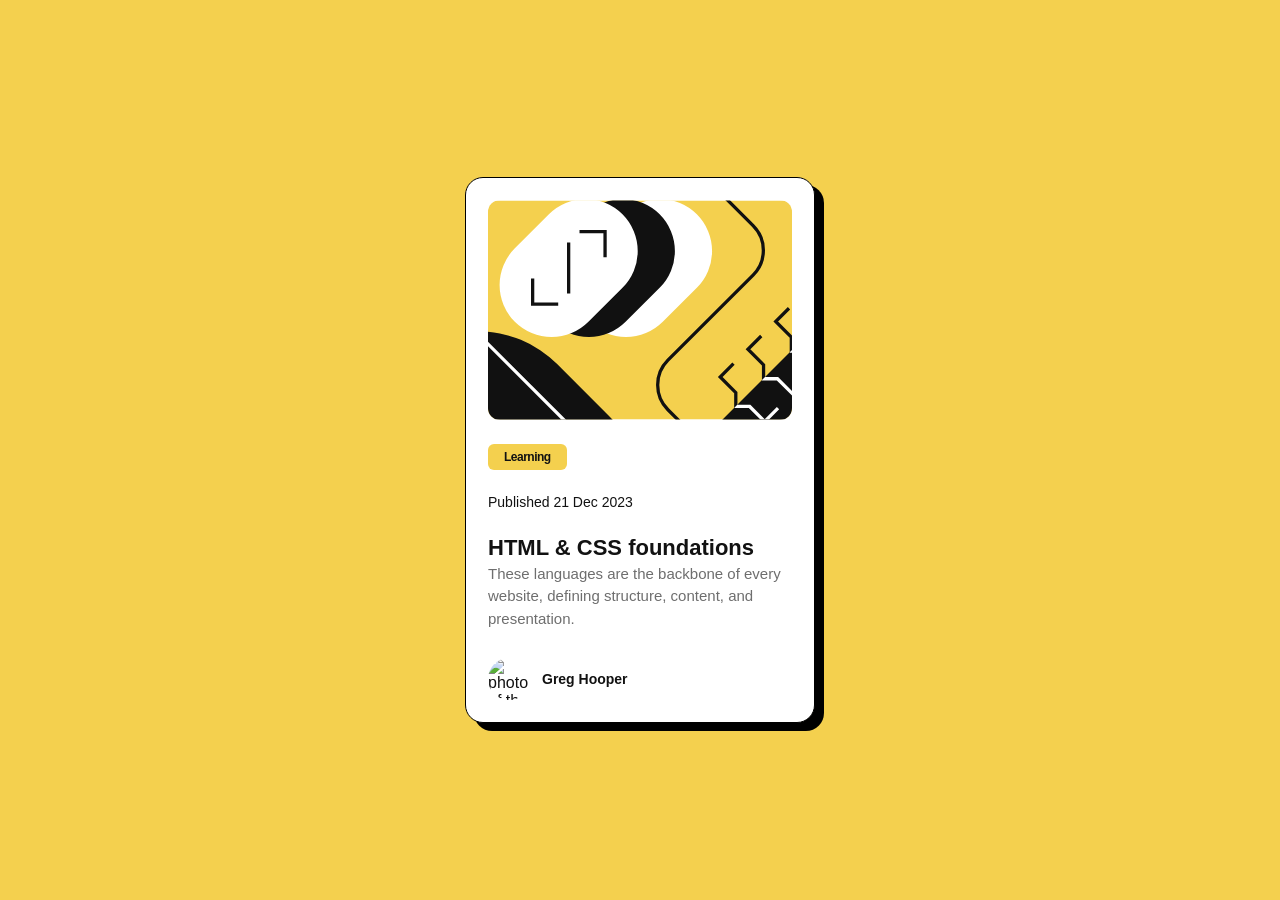
==== newbie/blog-preview-card/index.html @ e202e9d3 "Add code files to blog-preview-card challenge" ====
<!doctype html>
<html lang="en">
  <head>
    <meta charset="UTF-8" />
    <meta name="viewport" content="width=device-width, initial-scale=1.0" />
    <!-- displays site properly based on user's device -->

    <link
      rel="icon"
      type="image/png"
      sizes="32x32"
      href="./assets/images/favicon-32x32.png"
    />

    <link rel="stylesheet" href="css/style.css" />

    <title>Frontend Mentor | Blog preview card</title>
  </head>

  <body>
    <main>
      <figure class="container">
        <div class="img-box">
          <img
            src="./assets/images/illustration-article.svg"
            alt="illustration-article for the card"
            class="illustration-article-img"
          />
        </div>
        <div class="text-box">
          <header class="sub-heading">Learning</header>
          <p class="published-date">Published 21 Dec 2023</p>
          <h1 class="main-heading">
            <a
              href="https://developer.mozilla.org/en-US/search?q=html+and+css+foundation"
              class="link"
              target="_blank"
            >
              HTML & CSS foundations
            </a>
          </h1>
          <p class="description">
            These languages are the backbone of every website, defining
            structure, content, and presentation.
          </p>
          <div class="author-box">
            <img
              src="/assets/images/image-avatar.webp"
              alt="photo of the author"
              class="author-img"
            />
            <p class="author-name">Greg Hooper</p>
          </div>
        </div>
      </figure>
    </main>
  </body>
</html>
---- newbie/blog-preview-card/css/style.css ----
* {
  margin: 0;
  padding: 0;
  box-sizing: border-box;
}

@font-face {
  font-family: "Figtree";
  src: url("./assets/fonts/Figtree-VariableFont_wght.ttf") format("truetype");
  src: url("./assets/fonts/Figtree-Italic-VariableFont_wght.ttf")
    format("truetype");
}

body {
  font-family: "Figtree", sans-serif;
  background-color: #f4d04e;
  height: 100vh;
  display: flex;
  flex-direction: column;
  gap: 48px;
  justify-content: center;
  align-items: center;
  color: #121212;
}

.container {
  display: flex;
  flex-direction: column;
  justify-content: center;
  align-items: center;
  background-color: white;
  width: 350px;
  border: 1px solid black;
  padding: 22px;
  border-radius: 18px;

  box-shadow: 9px 8px 0px rgba(0, 0, 0, 1);
}

.img-box {
  width: 100%;
  height: 220px;
}

.illustration-article-img {
  width: 100%;
  height: 100%;
  border-radius: 12px;
  object-fit: cover;
}

.sub-heading {
  font-size: 12px;
  background-color: #f4d04e;
  display: inline-block;
  padding: 6px 16px;
  margin: 24px 0;
  font-weight: 800;
  border-radius: 6px;
  letter-spacing: -0.5px;
}

.published-date {
  font-size: 14px;
  margin-bottom: 16px;
}

.link:link,
.link:visited {
  text-decoration: none;
  font-size: 22px;
  font-weight: 700;
  margin-bottom: 16px;
  cursor: pointer;
  color: #121212;
}

.link:hover,
.link:focus {
  color: #f4d04e;
}

.description {
  font-size: 15px;
  line-height: 1.5;
  color: #6e6e6e;
  margin-bottom: 28px;
}
.author-box {
  display: flex;
  align-items: center;
  gap: 12px;
}

.author-img {
  width: 42px;
  height: 42px;
  border-radius: 50%;
}

.author-name {
  font-size: 14px;
  font-weight: 700;
}
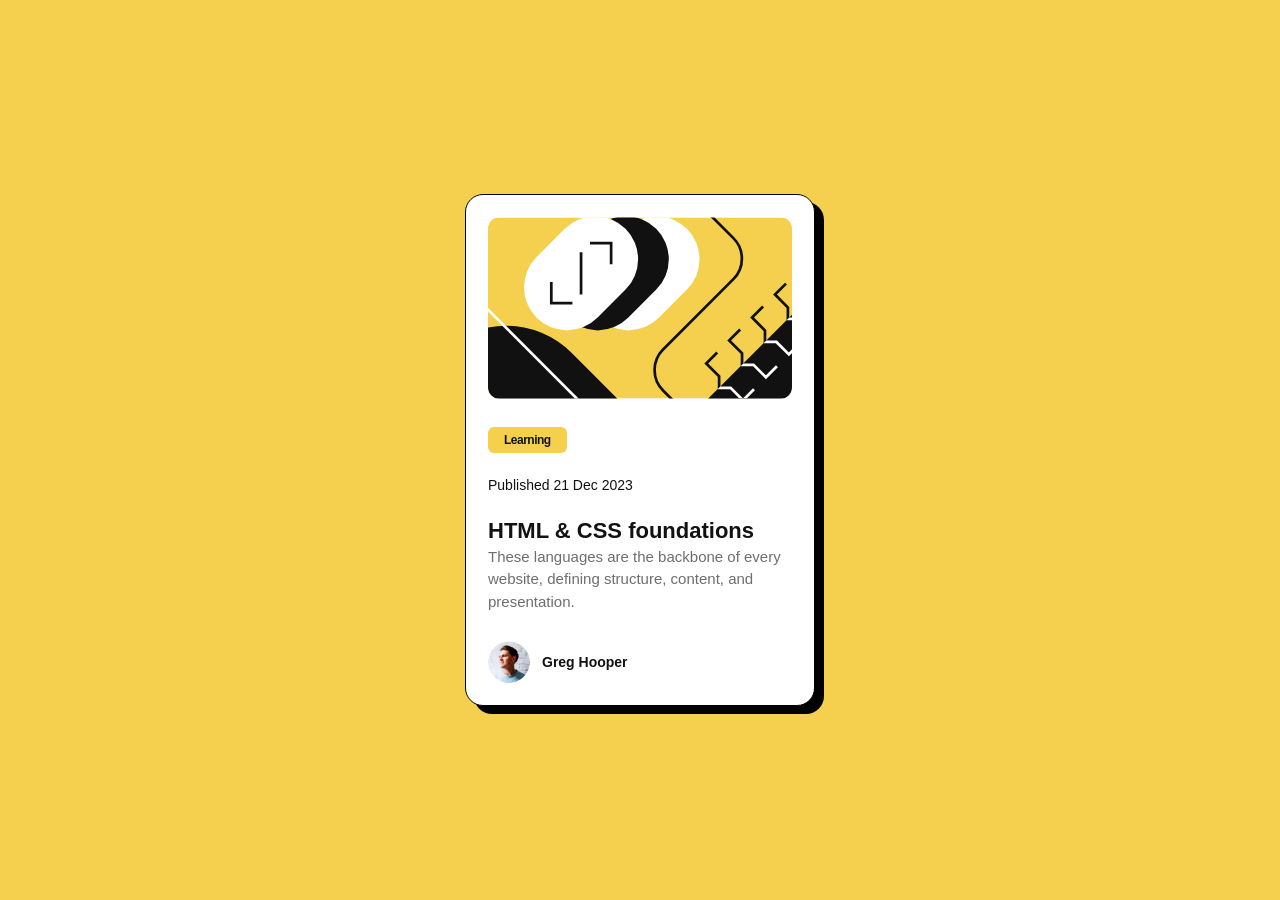
==== commit 57f8f889: "corrected src for author-box on line 48" ====
--- a/newbie/blog-preview-card/index.html
+++ b/newbie/blog-preview-card/index.html
@@ -45,7 +45,7 @@
           </p>
           <div class="author-box">
             <img
-              src="/assets/images/image-avatar.webp"
+              src="/newbie/blog-preview-card/assets/images/image-avatar.webp"
               alt="photo of the author"
               class="author-img"
             />
--- a/newbie/blog-preview-card/css/style.css
+++ b/newbie/blog-preview-card/css/style.css
@@ -39,7 +39,6 @@
 
 .img-box {
   width: 100%;
-  height: 220px;
 }
 
 .illustration-article-img {
